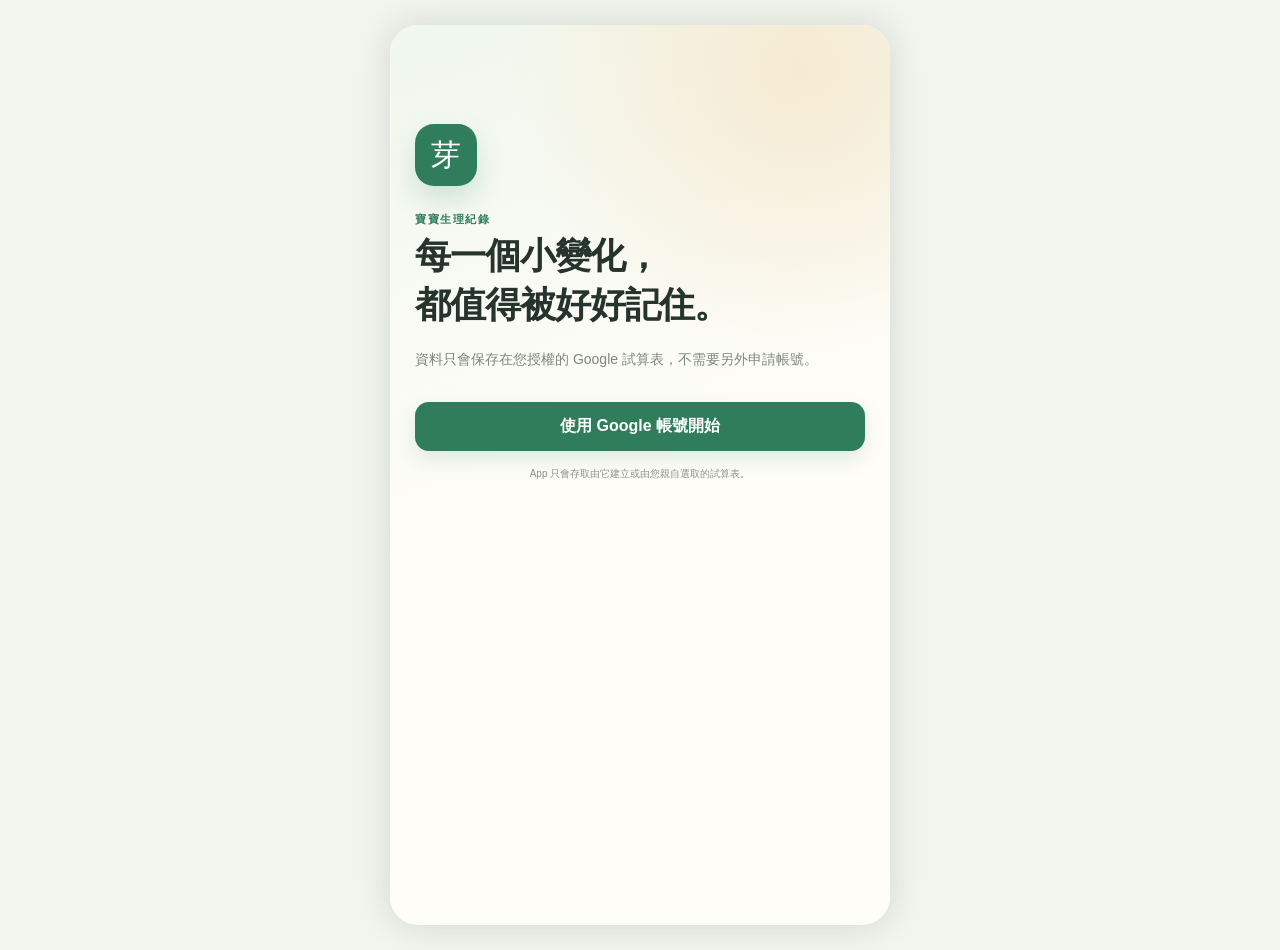
==== preview/index.html @ a4dd779b "Load iPhone-safe preview runtime" ====
<!doctype html>
<html lang="zh-Hant">
<head>
  <meta charset="UTF-8">
  <meta name="viewport" content="width=device-width,initial-scale=1,viewport-fit=cover">
  <meta name="theme-color" content="#2f7d5a">
  <meta name="description" content="喝奶、排泄、睡眠與健康紀錄，資料保存在自己的 Google 試算表。">
  <meta name="apple-mobile-web-app-capable" content="yes">
  <meta name="apple-mobile-web-app-status-bar-style" content="default">
  <meta name="apple-mobile-web-app-title" content="寶寶紀錄">
  <title>寶寶生理紀錄</title>
  <link rel="manifest" href="./manifest.webmanifest">
  <link rel="apple-touch-icon" href="../app-icon-192.png">
  <link rel="stylesheet" href="./style.css">
  <link rel="stylesheet" href="./preview-v2.css">
  <script src="https://accounts.google.com/gsi/client" async defer></script>
  <script src="https://apis.google.com/js/api.js" async defer></script>
  <script src="./app-v4.js" defer></script>
</head>
<body>
  <main class="app-shell">
    <section id="welcome" class="welcome">
      <div class="brand">芽</div>
      <p class="eyebrow">寶寶生理紀錄</p>
      <h1>每一個小變化，<br>都值得被好好記住。</h1>
      <p class="lead">資料只會保存在您授權的 Google 試算表，不需要另外申請帳號。</p>
      <button id="googleLogin" class="primary">使用 Google 帳號開始</button>
      <p class="privacy-note">App 只會存取由它建立或由您親自選取的試算表。</p>
    </section>

    <section id="databaseSetup" class="setup" hidden>
      <button class="back-link" id="setupSignOut">← 更換 Google 帳號</button>
      <p class="eyebrow">第一次設定</p>
      <h1>要從哪裡開始？</h1>
      <p class="lead" id="accountLabel"></p>
      <button id="createChoice" class="choice-card"><span>＋</span><div><strong>建立新的寶寶資料庫</strong><small>自動在您的 Google Drive 建立試算表</small></div></button>
      <button id="joinChoice" class="choice-card"><span>♡</span><div><strong>加入家人的資料庫</strong><small>選擇家人已分享給您的試算表</small></div></button>
      <div id="existingSection" hidden><h2>或選擇之前使用的資料庫</h2><div id="databaseList"></div></div>
    </section>

    <section id="app" hidden>
      <header class="topbar"><div><p class="eyebrow">寶寶生理紀錄</p><h1 id="greeting">您好，寶寶</h1></div><button id="profileButton" class="avatar">寶</button></header>
      <div class="connection"><span id="connectionDot"></span><span id="connectionText">Google Sheets 已同步</span><button id="reconnect" hidden>重新連接</button></div>

      <section id="homeScreen" class="screen active">
        <section class="summary-card"><div class="summary-head"><div><small>今日摘要</small><strong id="todayLabel">—</strong></div><b id="recordCount">0 筆紀錄</b></div><div class="milk-summary"><div><small>母奶</small><strong id="breastTotal">0 cc</strong></div><span>＋</span><div><small>配方奶</small><strong id="formulaTotal">0 cc</strong></div></div><div class="milk-target"><span>今日最低建議奶量</span><strong id="milkTarget">尚無體重紀錄</strong></div></section>
        <section id="sleepCard" class="sleep-card"><span class="sleep-icon">☾</span><div><small id="sleepStatus">目前醒著</small><strong id="sleepTimer">00:00:00</strong><p id="sleepHint">點一下開始計時</p></div><button id="sleepButton">開始睡覺</button></section>
        <div class="section-title"><div><small>今天</small><h2>睡眠與排泄</h2></div></div>
        <section class="today-grid">
          <article><span class="lavender">☾</span><small>總睡眠</small><strong id="todaySleepTotal">0 小時</strong></article>
          <article><span class="lavender">↔</span><small>最長連續</small><strong id="longestSleep">0 小時</strong></article>
          <article><span class="yellow">☀</span><small>白天 05–17</small><strong id="daySleep">0 小時</strong></article>
          <article><span class="blue">☽</span><small>晚上 17–07</small><strong id="nightSleep">0 小時</strong></article>
          <article><span class="blue">◜</span><small>小便</small><strong id="peeCount">0 次</strong><em id="peeGoal">目標 6 包量多</em></article>
          <article><span class="gold">♨</span><small>大便</small><strong id="poopCount">0 次</strong></article>
        </section>
        <div class="section-title recent"><div><small>今日動態</small><h2>最近紀錄</h2></div><button id="showAll" class="text-button">查看全部</button></div>
        <div id="recentRecords" class="records"></div>
      </section>

      <section id="historyScreen" class="screen"><div class="page-heading"><p class="eyebrow">完整紀錄</p><h2>寶寶的每日足跡</h2><small>依照時間排列，回診時也能快速查看。</small></div><div id="filters" class="filters"></div><div id="historyRecords"></div></section>

      <section id="statsScreen" class="screen">
        <div class="page-heading"><p class="eyebrow">統計數據</p><h2>看見每天的變化</h2><small>數據直接取自目前連接的 Google 試算表。</small></div>
        <section class="stats-section">
          <div class="stats-heading"><div><span class="peach">◒</span><div><small>餵奶</small><h3>每日奶量</h3></div></div><div class="period-switch" id="feedingPeriod"><button data-days="7" class="active">7天</button><button data-days="30">30天</button><button data-days="custom">自訂</button></div></div>
          <div id="feedingCustom" class="custom-range" hidden><label>開始<input id="feedingStart" type="date"></label><label>結束<input id="feedingEnd" type="date"></label><button id="applyFeedingRange">套用</button></div>
          <div class="metric-row"><div><small>7 天平均</small><strong id="milkAvg7">0 cc</strong></div><div><small>30 天平均</small><strong id="milkAvg30">0 cc</strong></div></div>
          <div id="feedingChart" class="bar-chart" aria-label="每日餵奶量長條圖"></div>
          <div class="chart-legend"><span><i class="breast-dot"></i>母奶</span><span><i class="formula-dot"></i>配方奶</span></div>
        </section>
        <section class="stats-section">
          <div class="stats-heading"><div><span class="lavender">☾</span><div><small>睡眠</small><h3>睡眠趨勢</h3></div></div></div>
          <div class="metric-row"><div><small>7 天平均每日</small><strong id="sleepAvg">0 小時</strong></div><div><small>今日總睡眠</small><strong id="sleepTodayStat">0 小時</strong></div></div>
          <h4>近 7 天每日總睡眠</h4><div id="sleepChart" class="bar-chart sleep-bars" aria-label="每日總睡眠長條圖"></div>
          <h4>近 7 天・24 小時睡眠分布</h4><div id="sleepDistribution" class="sleep-distribution"></div><div class="distribution-axis"><span>0</span><span>6</span><span>12</span><span>18</span><span>24時</span></div>
        </section>
      </section>

      <section id="settingsScreen" class="screen">
        <div class="page-heading"><p class="eyebrow">家庭設定</p><h2 id="databaseTitle">寶寶資料庫</h2><small>邀請家人後，大家會共同更新同一份試算表。</small></div>
        <label class="field"><span>家人的 Gmail</span><input id="familyEmail" type="email" placeholder="name@gmail.com"></label>
        <button id="inviteFamily" class="primary">邀請家人共同編輯</button>
        <div class="settings-card"><strong>資料庫管理</strong><button id="openSheet">在 Google Sheets 開啟</button><button id="switchDatabase">切換／加入其他資料庫</button><button id="signOut" class="danger">登出 Google</button></div>
        <div class="install-guide"><strong>安裝到 iPhone 主畫面</strong><p>用 Safari 開啟網站 → 分享 → 加入主畫面。</p></div>
      </section>

      <nav class="bottom-nav"><button data-tab="home" class="active"><span>⌂</span>首頁</button><button data-tab="history"><span>≣</span>紀錄</button><button id="quickAdd" class="quick-add" aria-label="新增紀錄">＋</button><button data-tab="stats"><span>▥</span>統計</button><button data-tab="settings"><span>⚙</span>設定</button></nav>
    </section>
  </main>

  <div id="createModal" class="modal" hidden><section class="dialog"><button class="dialog-close" data-close="createModal">×</button><p class="eyebrow">建立資料庫</p><h2>寶寶怎麼稱呼？</h2><label class="field"><span>寶寶稱呼</span><input id="newBabyName" placeholder="例如：小芽"></label><button id="createDatabase" class="primary">建立並開始使用</button></section></div>
  <div id="quickModal" class="modal sheet-modal" hidden><section class="quick-sheet"><div class="handle"></div><header><div><p class="eyebrow">新增紀錄</p><h2>寶寶現在怎麼了？</h2></div><button data-close="quickModal">完成</button></header><div id="quickActionGrid" class="quick-action-grid"></div></section></div>
  <div id="recordModal" class="modal sheet-modal" hidden><section class="record-sheet"><div class="handle"></div><header><button data-close="recordModal">取消</button><h2 id="recordTitle">新增紀錄</h2><button id="saveRecordTop">儲存</button></header><div class="date-row"><label>日期<input id="recordDate" type="date"></label><label>時間<input id="recordTime" type="time"></label></div><div id="recordFields"></div><label class="field"><span>備註（選填）</span><input id="recordNote" placeholder="例如：今天喝奶速度較慢"></label><button id="saveRecord" class="primary">儲存這筆紀錄</button></section></div>
  <div id="busy" class="busy" hidden><span></span><p>正在準備您的資料…</p></div>
  <div id="toast" class="toast"></div>
</body>
</html>
---- preview/style.css ----
:root{color-scheme:light;--green:#2f7d5a;--green2:#246747;--ink:#27342d;--muted:#7d877f;--paper:#fffdf8;--line:#e5e9e2}*{box-sizing:border-box}html,body{margin:0;min-height:100%;background:#f2f4ee;color:var(--ink);font-family:-apple-system,BlinkMacSystemFont,"Noto Sans TC",sans-serif;-webkit-tap-highlight-color:transparent}button,input{font:inherit;color:inherit}.app-shell{width:min(100%,500px);min-height:100vh;margin:auto;background:var(--paper);box-shadow:0 0 35px #1e372824}.eyebrow{margin:0 0 5px;color:var(--green);font-size:11px;font-weight:800;letter-spacing:.14em}.primary{width:100%;padding:14px 16px;border:0;border-radius:14px;background:var(--green);color:white;font-weight:800;box-shadow:0 8px 20px #2f7d5a25}.primary:disabled{opacity:.5}.welcome,.setup{min-height:100vh;padding:11vh 25px 40px;background:radial-gradient(circle at 82% 5%,#f6ead1,transparent 31%),linear-gradient(160deg,#f0f7ed,#fffdf8 52%)}.brand{display:grid;place-items:center;width:62px;height:62px;margin-bottom:26px;border-radius:19px;background:var(--green);color:white;font:30px Georgia,serif;box-shadow:0 13px 28px #2f7d5a30}.welcome h1,.setup h1{margin:0;font:700 36px/1.35 Georgia,"Noto Serif TC",serif;letter-spacing:-.03em}.lead{margin:18px 0 30px;color:var(--muted);font-size:14px;line-height:1.75}.privacy-note{margin:15px 12px;text-align:center;color:#8a938b;font-size:10px;line-height:1.55}.back-link{margin-bottom:42px;padding:0;border:0;background:none;color:var(--green);font-size:12px}.choice-card{display:flex;align-items:center;gap:14px;width:100%;margin:12px 0;padding:17px;border:1px solid var(--line);border-radius:18px;background:white;text-align:left;box-shadow:0 7px 19px #3f51440c}.choice-card>span{display:grid;place-items:center;flex:0 0 46px;height:46px;border-radius:14px;background:#e8f3e9;color:var(--green);font-size:23px}.choice-card div{display:grid;gap:5px}.choice-card strong{font-size:14px}.choice-card small{color:var(--muted);font-size:10px;line-height:1.4}#existingSection{margin-top:27px}#existingSection h2{font-size:12px}.database-option{width:100%;margin:6px 0;padding:12px;border:1px solid var(--line);border-radius:12px;background:#fff;text-align:left;font-size:12px}.topbar{display:flex;align-items:center;justify-content:space-between;padding:21px 20px 14px;background:linear-gradient(135deg,#eef5e9,#f8f2e4)}.topbar h1{margin:0;font:700 23px Georgia,"Noto Serif TC",serif}.avatar{width:44px;height:44px;border:0;border-radius:50%;background:var(--green);color:white;font-weight:800}.connection{height:35px;display:flex;align-items:center;gap:7px;padding:0 20px;border-bottom:1px solid #edf0e9;color:#717b73;font-size:10px}.connection>span:first-child{width:7px;height:7px;border-radius:50%;background:#45a275}.connection.syncing>span:first-child{background:#c4aa72;animation:pulse 1s infinite alternate}.connection.offline>span:first-child{background:#d16b64}.connection button{margin-left:auto;border:0;background:none;color:var(--green);font-size:10px;font-weight:800}@keyframes pulse{to{opacity:.25}}.screen{display:none;padding:17px 18px 104px}.screen.active{display:block}.summary-card{padding:18px;border-radius:21px;color:white;background:linear-gradient(145deg,#2f805b,#276f51);box-shadow:0 13px 30px #28694d2c}.summary-head{display:flex;justify-content:space-between;align-items:flex-start;padding-bottom:14px;border-bottom:1px solid #ffffff26}.summary-head div{display:grid;gap:3px}.summary-head small{font-size:10px;opacity:.75}.summary-head strong{font-family:Georgia,"Noto Serif TC",serif}.summary-head b{padding:6px 9px;border:1px solid #ffffff30;border-radius:99px;font-size:10px}.summary-stats{display:grid;grid-template-columns:repeat(3,1fr);padding-top:15px}.summary-stats>div{display:grid;grid-template-columns:29px 1fr;align-items:center}.summary-stats>div+div{padding-left:8px;border-left:1px solid #ffffff20}.summary-stats span{grid-row:1/3;font-size:17px}.summary-stats small{font-size:9px;opacity:.7}.summary-stats strong{font-size:14px}.sleep-card{display:grid;grid-template-columns:43px 1fr auto;align-items:center;gap:10px;margin:15px 0 24px;padding:13px;border:1px solid #e7e3f3;border-radius:18px;background:#faf8ff}.sleep-icon{display:grid;place-items:center;width:40px;height:40px;border-radius:12px;background:#ece8f8;color:#8475af;font-size:23px}.sleep-card div{display:grid;gap:1px}.sleep-card small,.sleep-card p{margin:0;color:var(--muted);font-size:9px}.sleep-card strong{font-size:17px;font-variant-numeric:tabular-nums}.sleep-card button{padding:9px;border:0;border-radius:11px;background:#7668ae;color:#fff;font-size:10px;font-weight:800}.sleep-card button.wake{background:#df796b}.section-title{display:flex;align-items:end;justify-content:space-between;margin:0 2px 12px}.section-title small{color:var(--green);font-size:10px;font-weight:800;letter-spacing:.1em}.section-title h2,.page-heading h2{margin:2px 0 0;font:700 20px Georgia,"Noto Serif TC",serif}.action-grid{display:grid;grid-template-columns:repeat(4,1fr);gap:8px}.action-card{display:flex;flex-direction:column;align-items:center;gap:4px;padding:10px 3px 8px;border:1px solid #edf0e9;border-radius:15px;background:#fff}.action-card>span{display:grid;place-items:center;width:36px;height:36px;border-radius:12px;font:20px Georgia,serif}.action-card strong{font-size:11px}.action-card small{color:#9da59e;font-size:8px}.peach{background:#fceae1;color:#d97755}.blue{background:#e6f0f5;color:#638fa9}.gold{background:#fbf1d8;color:#bf8a21}.lavender{background:#eeeaf7;color:#8b7ab4}.rose{background:#f9e8e8;color:#cd7075}.yellow{background:#fbf2cf;color:#b88a13}.mint{background:#e2f2e7;color:#478a63}.sage{background:#ebf0e3;color:#718757}.recent{margin-top:25px}.text-button{border:0;background:none;color:var(--green);font-size:10px;font-weight:800}.records{overflow:hidden;border:1px solid #edf0e9;border-radius:17px;background:#fff}.record-row{min-height:62px;display:grid;grid-template-columns:38px 35px 1fr 25px;align-items:center;gap:6px;padding:9px}.record-row+.record-row{border-top:1px solid #eff1ec}.record-row time{color:#89918a;font-size:10px}.record-icon{display:grid;place-items:center;width:32px;height:32px;border-radius:10px;font-size:17px}.record-main{min-width:0;padding:5px 0;border:0;background:none;text-align:left}.record-main strong{font-size:12px}.record-main p{overflow:hidden;margin:2px 0 0;color:#858d86;font-size:10px;white-space:nowrap;text-overflow:ellipsis}.delete-record{border:0;background:none;color:#b7beb8;font-size:19px}.empty{padding:23px;text-align:center;color:#959e96;font-size:11px}.page-heading{padding:4px 2px 16px}.page-heading h2{font-size:24px}.page-heading small{color:var(--muted);font-size:11px}.filters{display:flex;gap:6px;overflow:auto;padding-bottom:14px}.filters button{padding:7px 12px;border:1px solid #e4e8e1;border-radius:99px;background:#fff;font-size:10px;white-space:nowrap}.filters button.active{border-color:var(--green);background:var(--green);color:#fff}.history-group{margin-bottom:15px}.history-group h3{margin:0;padding:8px 3px;font-size:11px}.field{display:block;margin:10px 0 18px;font-size:11px;font-weight:800}.field>span{display:block;margin-bottom:7px}.field input{width:100%;padding:13px;border:1px solid #dfe4dd;border-radius:12px;background:#fff;outline:none}.settings-card{display:grid;gap:9px;margin-top:24px;padding:15px;border:1px solid var(--line);border-radius:17px;background:#fff}.settings-card button{padding:11px;border:1px solid #dce3dc;border-radius:11px;background:#fff;font-size:11px;font-weight:700}.settings-card .danger{color:#b95650}.install-guide{margin-top:18px;padding:15px;border-radius:15px;background:#eff4ec}.install-guide strong{font-size:12px}.install-guide p{margin:5px 0 0;color:var(--muted);font-size:10px}.bottom-nav{position:fixed;right:0;bottom:0;left:0;z-index:20;width:min(100%,500px);height:82px;margin:auto;display:grid;grid-template-columns:repeat(5,1fr);align-items:center;padding:7px 8px max(13px,env(safe-area-inset-bottom));border-top:1px solid #e7eae4;background:#fffefaf2;backdrop-filter:blur(14px)}.bottom-nav button{display:flex;flex-direction:column;align-items:center;gap:3px;border:0;background:none;color:#9aa29b;font-size:8px;font-weight:750}.bottom-nav button>span{font-size:19px}.bottom-nav button.active{color:var(--green)}.bottom-nav .quick-add{justify-self:center;width:50px;height:50px;margin-top:-29px;border:5px solid var(--paper);border-radius:50%;background:var(--green);color:white;font-size:25px;display:grid;place-items:center;box-shadow:0 7px 17px #2f7d5a40}.modal[hidden],.busy[hidden]{display:none}.modal{position:fixed;inset:0;z-index:50;display:grid;place-items:center;padding:22px;background:#16281e66;backdrop-filter:blur(2px)}.dialog{position:relative;width:min(100%,420px);padding:25px;border-radius:22px;background:var(--paper)}.dialog h2{margin:0 0 20px;font:700 23px Georgia,"Noto Serif TC",serif}.dialog-close{position:absolute;top:12px;right:12px;width:34px;height:34px;border:0;border-radius:50%;background:#edf0ea;color:#718078;font-size:20px}.sheet-modal{place-items:end center;padding:0}.record-sheet{width:min(100%,500px);max-height:91vh;overflow:auto;padding:8px 18px max(28px,env(safe-area-inset-bottom));border-radius:27px 27px 0 0;background:var(--paper)}.handle{width:36px;height:4px;margin:0 auto 9px;border-radius:5px;background:#d9ddd6}.record-sheet header{display:grid;grid-template-columns:55px 1fr 55px;align-items:center;padding-bottom:13px;border-bottom:1px solid #eaede7}.record-sheet header button{border:0;background:none;color:#858e86;font-size:11px}.record-sheet header button:last-child{color:var(--green);font-weight:800}.record-sheet h2{margin:0;text-align:center;font:700 18px Georgia,"Noto Serif TC",serif}.date-row{display:grid;grid-template-columns:1fr 1fr;gap:12px;padding:15px 0}.date-row label{color:#8b938c;font-size:9px}.date-row input{display:block;width:100%;padding:7px 0;border:0;border-bottom:1px solid #dfe3dd;background:none;font-size:13px}.big-field{display:block;margin:6px 0 18px}.big-field>span,.choice-field legend{display:block;margin-bottom:8px;font-size:10px;font-weight:800}.big-field>div{display:flex;align-items:center;padding:0 11px;border:1px solid #e0e5de;border-radius:13px;background:#fff}.big-field input{width:100%;padding:12px 0;border:0;background:none;outline:none}.big-field b{color:#89928a;font-size:10px}.choice-field{margin:5px 0 19px;padding:0 0 17px;border:0;border-bottom:1px solid #e7eae4}.choice-row{display:flex;gap:7px;overflow:auto}.choice-row button{min-width:55px;padding:9px 7px;border:1px solid #e5e9e2;border-radius:12px;background:#fff;font-size:10px}.choice-row button.selected{border:2px solid var(--green);background:#edf6f0;color:var(--green)}.busy{position:fixed;inset:0;z-index:90;display:grid;place-content:center;place-items:center;background:#fffdf8e8}.busy span{width:38px;height:38px;border:4px solid #dce8de;border-top-color:var(--green);border-radius:50%;animation:spin .8s linear infinite}.busy p{font-size:11px}@keyframes spin{to{transform:rotate(360deg)}}.toast{position:fixed;right:20px;bottom:94px;left:20px;z-index:100;max-width:460px;margin:auto;padding:12px;border-radius:13px;background:#21392c;color:#fff;text-align:center;font-size:10px;opacity:0;transform:translateY(8px);pointer-events:none;transition:.2s}.toast.show{opacity:1;transform:none}@media(min-width:520px){.app-shell{margin:25px auto;border-radius:28px;overflow:hidden}.bottom-nav{bottom:25px;border-radius:0 0 28px 28px}.welcome,.setup{min-height:880px}}@media(prefers-reduced-motion:reduce){*{animation:none!important;scroll-behavior:auto!important}}
---- preview/preview-v2.css ----
.milk-summary {
  display: grid;
  grid-template-columns: 1fr auto 1fr;
  align-items: center;
  gap: 12px;
  padding: 16px 2px 12px;
}
.milk-summary > div { display: grid; gap: 3px; }
.milk-summary > div:last-child { text-align: right; }
.milk-summary small { font-size: 9px; opacity: .7; }
.milk-summary strong { font-size: 20px; }
.milk-summary > span { opacity: .45; }
.milk-target {
  display: flex;
  justify-content: space-between;
  align-items: center;
  padding: 10px 12px;
  border-radius: 12px;
  background: #ffffff16;
  font-size: 10px;
}
.milk-target strong { font-size: 11px; }
.today-grid { display: grid; grid-template-columns: repeat(2, 1fr); gap: 9px; }
.today-grid article {
  display: grid;
  grid-template-columns: 39px 1fr;
  align-items: center;
  min-height: 70px;
  padding: 11px;
  border: 1px solid #e9ece6;
  border-radius: 16px;
  background: #fff;
}
.today-grid article > span {
  display: grid;
  grid-row: 1 / 4;
  place-items: center;
  width: 34px;
  height: 34px;
  border-radius: 11px;
  font-size: 17px;
}
.today-grid small { color: var(--muted); font-size: 9px; }
.today-grid strong { font-size: 13px; }
.today-grid em { color: #7c8b81; font-size: 8px; font-style: normal; }
.quick-sheet {
  width: min(100%, 500px);
  padding: 8px 18px max(30px, env(safe-area-inset-bottom));
  border-radius: 27px 27px 0 0;
  background: var(--paper);
}
.quick-sheet header { display: flex; align-items: center; justify-content: space-between; padding: 8px 2px 15px; }
.quick-sheet h2 { margin: 0; font: 700 21px Georgia, "Noto Serif TC", serif; }
.quick-sheet header button { border: 0; background: none; color: var(--green); font-size: 11px; font-weight: 800; }
.quick-action-grid { display: grid; grid-template-columns: repeat(4, 1fr); gap: 8px; padding-bottom: 8px; }
.stats-section { margin-bottom: 18px; padding: 15px; border: 1px solid #e8ece5; border-radius: 19px; background: #fff; }
.stats-heading, .stats-heading > div { display: flex; align-items: center; justify-content: space-between; gap: 10px; }
.stats-heading > div > span { display: grid; place-items: center; width: 38px; height: 38px; border-radius: 12px; }
.stats-heading small { color: var(--muted); font-size: 9px; }
.stats-heading h3 { margin: 1px 0 0; font: 700 17px Georgia, "Noto Serif TC", serif; }
.stats-section h4 { margin: 18px 0 8px; font-size: 10px; }
.period-switch { display: flex; padding: 3px; border-radius: 10px; background: #f1f3ef; }
.period-switch button { padding: 6px 8px; border: 0; border-radius: 8px; background: none; color: #7d877f; font-size: 9px; }
.period-switch button.active { background: #fff; color: var(--green); box-shadow: 0 2px 8px #34473915; }
.custom-range { display: grid; grid-template-columns: 1fr 1fr auto; gap: 7px; align-items: end; margin-top: 12px; }
.custom-range[hidden] { display: none; }
.custom-range label { color: var(--muted); font-size: 8px; }
.custom-range input { display: block; width: 100%; margin-top: 4px; padding: 7px 5px; border: 1px solid #e0e5de; border-radius: 8px; background: #fff; font-size: 9px; }
.custom-range button { height: 32px; padding: 0 9px; border: 0; border-radius: 8px; background: var(--green); color: #fff; font-size: 9px; }
.metric-row { display: grid; grid-template-columns: 1fr 1fr; gap: 8px; margin: 13px 0; }
.metric-row > div { display: grid; gap: 4px; padding: 10px 12px; border-radius: 12px; background: #f6f7f3; }
.metric-row small { color: var(--muted); font-size: 8px; }
.metric-row strong { font-size: 14px; }
.bar-chart { display: flex; align-items: end; gap: 5px; height: 132px; overflow-x: auto; padding: 10px 3px 0; border-bottom: 1px solid #e4e8e1; }
.bar-chart.wide { justify-content: flex-start; }
.chart-column { display: flex; flex: 1 0 24px; flex-direction: column; justify-content: end; align-items: stretch; height: 100%; min-width: 24px; }
.bar-stack, .single-bar { display: flex; flex-direction: column; justify-content: end; overflow: hidden; width: 70%; min-height: 2px; margin: auto; border-radius: 7px 7px 2px 2px; background: #edf0eb; }
.bar-stack i { display: block; width: 100%; min-height: 0; }
.bar-breast { background: #d67c59; }
.bar-formula { background: #efb784; }
.chart-column small { height: 20px; padding-top: 5px; color: #8b938d; text-align: center; font-size: 7px; }
.single-bar.sleep { background: linear-gradient(#9b8bc7, #7465a6); }
.chart-legend { display: flex; justify-content: center; gap: 18px; padding-top: 10px; color: var(--muted); font-size: 8px; }
.chart-legend i { display: inline-block; width: 7px; height: 7px; margin-right: 4px; border-radius: 50%; }
.breast-dot { background: #d67c59; }
.formula-dot { background: #efb784; }
.sleep-distribution { display: grid; grid-template-columns: repeat(24, 1fr); gap: 2px; height: 42px; }
.sleep-distribution span { border-radius: 4px; background: rgba(118, 104, 174, calc(.08 + var(--sleep-ratio) * .92)); }
.distribution-axis { display: flex; justify-content: space-between; margin-top: 5px; color: #959e96; font-size: 7px; }
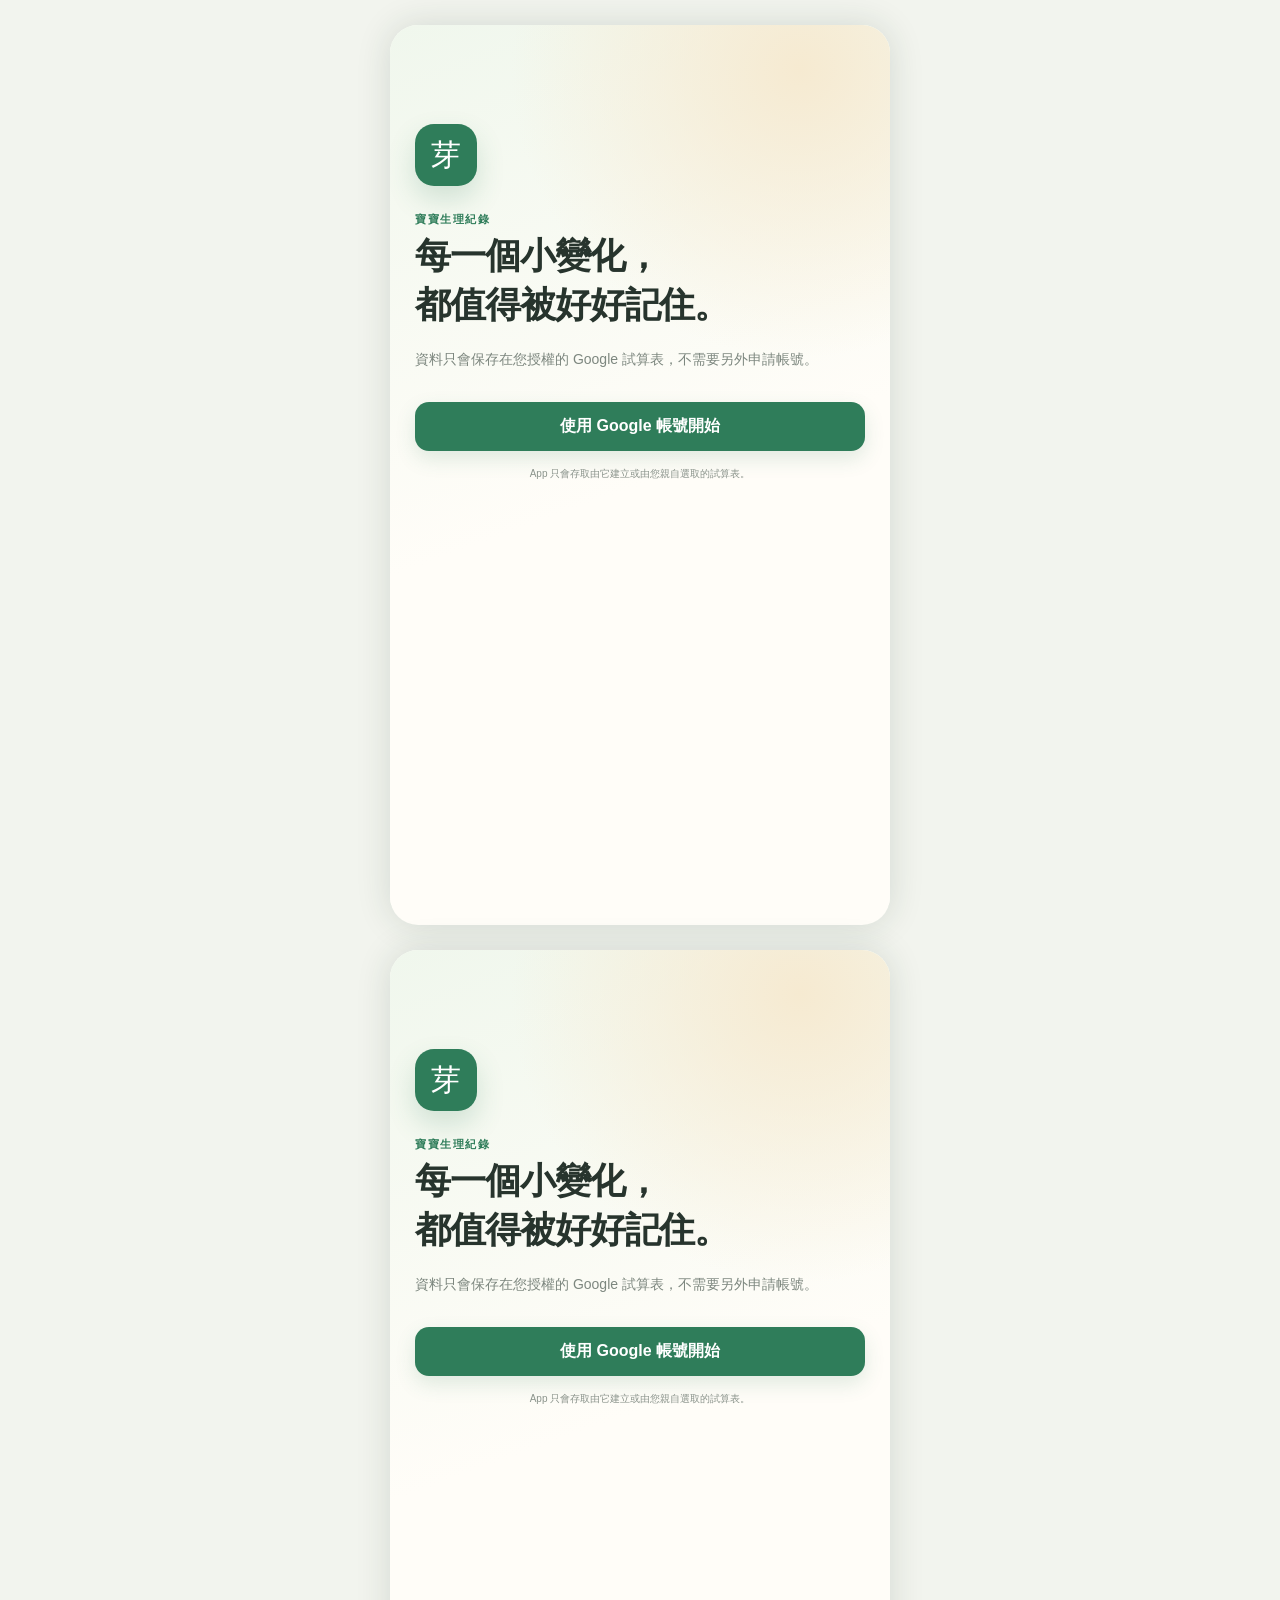
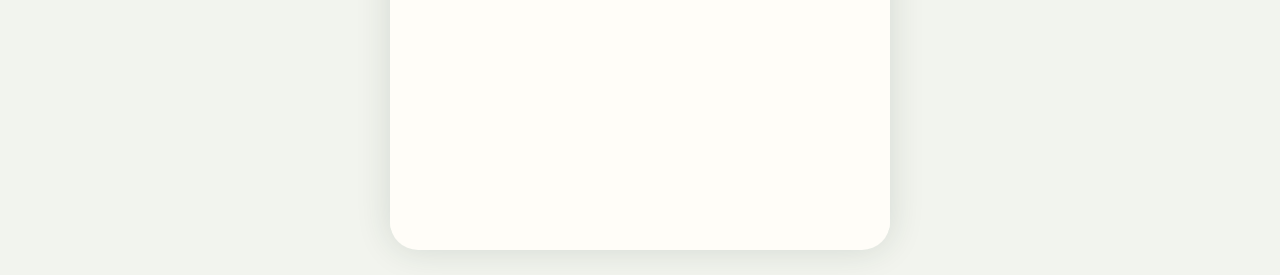
==== commit ab35153a: "Preview v13: enable sleep session editing Added new styles and scripts for preview version 2." ====
--- a/preview/index.html
+++ b/preview/index.html
@@ -12,10 +12,11 @@
   <link rel="manifest" href="./manifest.webmanifest">
   <link rel="apple-touch-icon" href="../app-icon-192.png">
   <link rel="stylesheet" href="./style.css">
-  <link rel="stylesheet" href="./preview-v2.css">
+  <link rel="stylesheet" href="./preview-v2.css?v=13">
   <script src="https://accounts.google.com/gsi/client" async defer></script>
   <script src="https://apis.google.com/js/api.js" async defer></script>
-  <script src="./app-v4.js" defer></script>
+  <script src="./app-v4.js?v=13" defer></script>
+  <script src="./preview-dashboard-patch.js?v=13" defer></script>
 </head>
 <body>
   <main class="app-shell">
@@ -43,10 +44,115 @@
       <div class="connection"><span id="connectionDot"></span><span id="connectionText">Google Sheets 已同步</span><button id="reconnect" hidden>重新連接</button></div>
 
       <section id="homeScreen" class="screen active">
-        <section class="summary-card"><div class="summary-head"><div><small>今日摘要</small><strong id="todayLabel">—</strong></div><b id="recordCount">0 筆紀錄</b></div><div class="milk-summary"><div><small>母奶</small><strong id="breastTotal">0 cc</strong></div><span>＋</span><div><small>配方奶</small><strong id="formulaTotal">0 cc</strong></div></div><div class="milk-target"><span>今日最低建議奶量</span><strong id="milkTarget">尚無體重紀錄</strong></div></section>
+        <section class="summary-card"><div class="summary-head"><strong id="todayLabel">—</strong><b id="recordCount">0 筆紀錄</b></div></section>
         <section id="sleepCard" class="sleep-card"><span class="sleep-icon">☾</span><div><small id="sleepStatus">目前醒著</small><strong id="sleepTimer">00:00:00</strong><p id="sleepHint">點一下開始計時</p></div><button id="sleepButton">開始睡覺</button></section>
-        <div class="section-title"><div><small>今天</small><h2>睡眠與排泄</h2></div></div>
+        <div class="section-title"><div><small>今天</small><h2>今日摘要</h2></div></div>
         <section class="today-grid">
+          <article class="milk-total-card"><span class="peach">◒</span><small>喝奶總量</small><strong id="milkTotal">0 cc</strong><em class="milk-breakdown">母奶 <b id="breastTotal">0 cc</b><i>・</i>配方奶 <b id="formulaTotal">0 cc</b></em></article>
+          <article><span class="mint">↗</span><small>體重</small><strong id="weightValue">尚無紀錄</strong></article>
+          <article><span class="sage">◎</span><small>今日最低建議奶量</small><strong id="milkTarget">尚無體重紀錄</strong></article>
+          <article><span class="lavender">☾</span><small>總睡眠</small><strong id="todaySleepTotal">0 小時</strong></article>
+          <article><span class="lavender">↔</span><small>最長連續</small><strong id="longestSleep">0 小時</strong></article>
+          <article><span class="yellow">☀</span><small>白天 05–17</small><strong id="daySleep">0 小時</strong></article>
+          <article><span class="blue">☽</span><small>晚上 17–07</small><strong id="nightSleep">0 小時</strong></article>
+          <article><span class="blue">◜</span><small>小便</small><strong id="peeCount">0 次</strong><em id="peeGoal">目標 6 包量多</em></article>
+          <article><span class="gold">♨</span><small>大便</small><strong id="poopCount">0 次</strong></article>
+        </section>
+        <div class="section-title recent"><div><small>今日動態</small><h2>最近紀錄</h2></div><button id="showAll" class="text-button">查看全部</button></div>
+        <div id="recentRecords" class="records"></div>
+      </section>
+
+      <section id="historyScreen" class="screen"><div class="page-heading"><p class="eyebrow">完整紀錄</p><h2>寶寶的每日足跡</h2><small>依照時間排列，回診時也能快速查看。</small></div><div id="filters" class="filters"></div><div id="historyRecords"></div></section>
+
+      <section id="statsScreen" class="screen">
+        <div class="page-heading"><p class="eyebrow">統計數據</p><h2>看見每天的變化</h2><small>數據直接取自目前連接的 Google 試算表。</small></div>
+        <section class="stats-section">
+          <div class="stats-heading"><div><span class="peach">◒</span><div><small>餵奶</small><h3>每日奶量</h3></div></div><div class="period-switch" id="feedingPeriod"><button data-days="7" class="active">7天</button><button data-days="30">30天</button><button data-days="custom">自訂</button></div></div>
+          <div id="feedingCustom" class="custom-range" hidden><label>開始<input id="feedingStart" type="date"></label><label>結束<input id="feedingEnd" type="date"></label><button id="applyFeedingRange">套用</button></div>
+          <div class="metric-row"><div><small>7 天平均</small><strong id="milkAvg7">0 cc</strong></div><div><small>30 天平均</small><strong id="milkAvg30">0 cc</strong></div></div>
+          <div id="feedingChart" class="bar-chart" aria-label="每日餵奶量長條圖"></div>
+          <div class="chart-legend"><span><i class="breast-dot"></i>母奶</span><span><i class="formula-dot"></i>配方奶</span></div>
+        </section>
+        <section class="stats-section">
+          <div class="stats-heading"><div><span class="lavender">☾</span><div><small>睡眠</small><h3>睡眠趨勢</h3></div></div></div>
+          <div class="metric-row"><div><small>7 天平均每日</small><strong id="sleepAvg">0 小時</strong></div><div><small>今日總睡眠</small><strong id="sleepTodayStat">0 小時</strong></div></div>
+          <h4>近 7 天每日總睡眠</h4><div id="sleepChart" class="bar-chart sleep-bars" aria-label="每日總睡眠長條圖"></div>
+          <h4>近 7 天・24 小時睡眠分布</h4><div id="sleepDistribution" class="sleep-distribution"></div><div class="distribution-axis"><span>0</span><span>6</span><span>12</span><span>18</span><span>24時</span></div>
+        </section>
+      </section>
+
+      <section id="settingsScreen" class="screen">
+        <div class="page-heading"><p class="eyebrow">家庭設定</p><h2 id="databaseTitle">寶寶資料庫</h2><small>邀請家人後，大家會共同更新同一份試算表。</small></div>
+        <label class="field"><span>家人的 Gmail</span><input id="familyEmail" type="email" placeholder="name@gmail.com"></label>
+        <button id="inviteFamily" class="primary">邀請家人共同編輯</button>
+        <div class="settings-card"><strong>資料庫管理</strong><button id="openSheet">在 Google Sheets 開啟</button><button id="switchDatabase">切換／加入其他資料庫</button><button id="signOut" class="danger">登出 Google</button></div>
+        <div class="install-guide"><strong>安裝到 iPhone 主畫面</strong><p>用 Safari 開啟網站 → 分享 → 加入主畫面。</p></div>
+      </section>
+
+      <nav class="bottom-nav"><button data-tab="home" class="active"><span>⌂</span>首頁</button><button data-tab="history"><span>≣</span>紀錄</button><button id="quickAdd" class="quick-add" aria-label="新增紀錄">＋</button><button data-tab="stats"><span>▥</span>統計</button><button data-tab="settings"><span>⚙</span>設定</button></nav>
+    </section>
+  </main>
+
+  <div id="createModal" class="modal" hidden><section class="dialog"><button class="dialog-close" data-close="createModal">×</button><p class="eyebrow">建立資料庫</p><h2>寶寶怎麼稱呼？</h2><label class="field"><span>寶寶稱呼</span><input id="newBabyName" placeholder="例如：小芽"></label><button id="createDatabase" class="primary">建立並開始使用</button></section></div>
+  <div id="quickModal" class="modal sheet-modal" hidden><section class="quick-sheet"><div class="handle"></div><header><div><p class="eyebrow">新增紀錄</p><h2>寶寶現在怎麼了？</h2></div><button data-close="quickModal">完成</button></header><div id="quickActionGrid" class="quick-action-grid"></div></section></div>
+  <div id="recordModal" class="modal sheet-modal" hidden><section class="record-sheet"><div class="handle"></div><header><button data-close="recordModal">取消</button><h2 id="recordTitle">新增紀錄</h2><button id="saveRecordTop">儲存</button></header><div class="date-row"><label><span id="recordDateLabel">日期</span><input id="recordDate" type="date"></label><label><span id="recordTimeLabel">時間</span><input id="recordTime" type="time"></label></div><div id="recordFields"></div><label id="recordNoteField" class="field"><span>備註（選填）</span><input id="recordNote" placeholder="例如：今天喝奶速度較慢"></label><button id="saveRecord" class="primary">儲存這筆紀錄</button></section></div>
+  <div id="busy" class="busy" hidden><span></span><p>正在準備您的資料…</p></div>
+  <div id="toast" class="toast"></div>
+</body>
+</html>
+<!doctype html>
+<html lang="zh-Hant">
+<head>
+  <meta charset="UTF-8">
+  <meta name="viewport" content="width=device-width,initial-scale=1,viewport-fit=cover">
+  <meta name="theme-color" content="#2f7d5a">
+  <meta name="description" content="喝奶、排泄、睡眠與健康紀錄，資料保存在自己的 Google 試算表。">
+  <meta name="apple-mobile-web-app-capable" content="yes">
+  <meta name="apple-mobile-web-app-status-bar-style" content="default">
+  <meta name="apple-mobile-web-app-title" content="寶寶紀錄">
+  <title>寶寶生理紀錄</title>
+  <link rel="manifest" href="./manifest.webmanifest">
+  <link rel="apple-touch-icon" href="../app-icon-192.png">
+  <link rel="stylesheet" href="./style.css">
+  <link rel="stylesheet" href="./preview-v2.css?v=12">
+  <script src="https://accounts.google.com/gsi/client" async defer></script>
+  <script src="https://apis.google.com/js/api.js" async defer></script>
+  <script src="./app-v4.js?v=12" defer></script>
+  <script src="./preview-dashboard-patch.js?v=12" defer></script>
+</head>
+<body>
+  <main class="app-shell">
+    <section id="welcome" class="welcome">
+      <div class="brand">芽</div>
+      <p class="eyebrow">寶寶生理紀錄</p>
+      <h1>每一個小變化，<br>都值得被好好記住。</h1>
+      <p class="lead">資料只會保存在您授權的 Google 試算表，不需要另外申請帳號。</p>
+      <button id="googleLogin" class="primary">使用 Google 帳號開始</button>
+      <p class="privacy-note">App 只會存取由它建立或由您親自選取的試算表。</p>
+    </section>
+
+    <section id="databaseSetup" class="setup" hidden>
+      <button class="back-link" id="setupSignOut">← 更換 Google 帳號</button>
+      <p class="eyebrow">第一次設定</p>
+      <h1>要從哪裡開始？</h1>
+      <p class="lead" id="accountLabel"></p>
+      <button id="createChoice" class="choice-card"><span>＋</span><div><strong>建立新的寶寶資料庫</strong><small>自動在您的 Google Drive 建立試算表</small></div></button>
+      <button id="joinChoice" class="choice-card"><span>♡</span><div><strong>加入家人的資料庫</strong><small>選擇家人已分享給您的試算表</small></div></button>
+      <div id="existingSection" hidden><h2>或選擇之前使用的資料庫</h2><div id="databaseList"></div></div>
+    </section>
+
+    <section id="app" hidden>
+      <header class="topbar"><div><p class="eyebrow">寶寶生理紀錄</p><h1 id="greeting">您好，寶寶</h1></div><button id="profileButton" class="avatar">寶</button></header>
+      <div class="connection"><span id="connectionDot"></span><span id="connectionText">Google Sheets 已同步</span><button id="reconnect" hidden>重新連接</button></div>
+
+      <section id="homeScreen" class="screen active">
+        <section class="summary-card"><div class="summary-head"><strong id="todayLabel">—</strong><b id="recordCount">0 筆紀錄</b></div></section>
+        <section id="sleepCard" class="sleep-card"><span class="sleep-icon">☾</span><div><small id="sleepStatus">目前醒著</small><strong id="sleepTimer">00:00:00</strong><p id="sleepHint">點一下開始計時</p></div><button id="sleepButton">開始睡覺</button></section>
+        <div class="section-title"><div><small>今天</small><h2>今日摘要</h2></div></div>
+        <section class="today-grid">
+          <article class="milk-total-card"><span class="peach">◒</span><small>喝奶總量</small><strong id="milkTotal">0 cc</strong><em class="milk-breakdown">母奶 <b id="breastTotal">0 cc</b><i>・</i>配方奶 <b id="formulaTotal">0 cc</b></em></article>
+          <article><span class="mint">↗</span><small>體重</small><strong id="weightValue">尚無紀錄</strong></article>
+          <article><span class="sage">◎</span><small>今日最低建議奶量</small><strong id="milkTarget">尚無體重紀錄</strong></article>
           <article><span class="lavender">☾</span><small>總睡眠</small><strong id="todaySleepTotal">0 小時</strong></article>
           <article><span class="lavender">↔</span><small>最長連續</small><strong id="longestSleep">0 小時</strong></article>
           <article><span class="yellow">☀</span><small>白天 05–17</small><strong id="daySleep">0 小時</strong></article>
--- a/preview/preview-v2.css
+++ b/preview/preview-v2.css
@@ -1,25 +1,3 @@
-.milk-summary {
-  display: grid;
-  grid-template-columns: 1fr auto 1fr;
-  align-items: center;
-  gap: 12px;
-  padding: 16px 2px 12px;
-}
-.milk-summary > div { display: grid; gap: 3px; }
-.milk-summary > div:last-child { text-align: right; }
-.milk-summary small { font-size: 9px; opacity: .7; }
-.milk-summary strong { font-size: 20px; }
-.milk-summary > span { opacity: .45; }
-.milk-target {
-  display: flex;
-  justify-content: space-between;
-  align-items: center;
-  padding: 10px 12px;
-  border-radius: 12px;
-  background: #ffffff16;
-  font-size: 10px;
-}
-.milk-target strong { font-size: 11px; }
 .today-grid { display: grid; grid-template-columns: repeat(2, 1fr); gap: 9px; }
 .today-grid article {
   display: grid;
@@ -43,6 +21,10 @@
 .today-grid small { color: var(--muted); font-size: 9px; }
 .today-grid strong { font-size: 13px; }
 .today-grid em { color: #7c8b81; font-size: 8px; font-style: normal; }
+.today-grid .milk-total-card { grid-column: 1 / -1; }
+.milk-breakdown { display: flex; align-items: center; gap: 4px; }
+.milk-breakdown b { color: #695f58; font-size: 9px; }
+.milk-breakdown i { color: #c5bcb4; font-style: normal; }
 .quick-sheet {
   width: min(100%, 500px);
   padding: 8px 18px max(30px, env(safe-area-inset-bottom));
@@ -53,6 +35,21 @@
 .quick-sheet h2 { margin: 0; font: 700 21px Georgia, "Noto Serif TC", serif; }
 .quick-sheet header button { border: 0; background: none; color: var(--green); font-size: 11px; font-weight: 800; }
 .quick-action-grid { display: grid; grid-template-columns: repeat(4, 1fr); gap: 8px; padding-bottom: 8px; }
+.choice-row .visual-choice { display: grid; grid-template-rows: 30px auto; place-items: center; gap: 5px; min-width: 76px; min-height: 62px; padding: 7px 8px; }
+.choice-swatch { display: block; width: 27px; height: 27px; border: 1px solid #d9ded8; border-radius: 50%; box-shadow: inset 0 0 0 2px #ffffff66; }
+.choice-icon { display: grid; place-items: center; min-width: 31px; height: 28px; color: #7a6859; font-size: 18px; font-weight: 800; line-height: 1; }
+.choice-label { white-space: nowrap; }
+.choice-row .visual-choice.selected .choice-swatch { outline: 2px solid var(--green); outline-offset: 2px; }
+.choice-row .visual-choice.selected .choice-icon { color: var(--green); }
+.choice-row.wrap-choices { flex-wrap: wrap; overflow: visible; }
+.choice-row.wrap-choices .visual-choice { flex: 1 0 calc(33.333% - 7px); min-width: 0; }
+.choice-row.equal-choices { align-items: stretch; overflow: hidden; }
+.choice-row.equal-choices .visual-choice { flex: 1 1 0; min-width: 0; min-height: 66px; padding: 7px 2px; }
+.choice-row.equal-choices .choice-label { font-size: 9px; }
+.choice-row.color-choices { display: grid; grid-template-columns: repeat(3, minmax(0, 1fr)); align-items: stretch; overflow: visible; }
+.choice-row.color-choices.equal-choices { grid-template-columns: repeat(5, minmax(0, 1fr)); }
+.choice-row.color-choices .visual-choice { width: 100%; min-width: 0; min-height: 68px; padding: 7px 3px; }
+.choice-row.color-choices .choice-label { white-space: normal; text-align: center; font-size: 9px; line-height: 1.25; }
 .stats-section { margin-bottom: 18px; padding: 15px; border: 1px solid #e8ece5; border-radius: 19px; background: #fff; }
 .stats-heading, .stats-heading > div { display: flex; align-items: center; justify-content: space-between; gap: 10px; }
 .stats-heading > div > span { display: grid; place-items: center; width: 38px; height: 38px; border-radius: 12px; }
@@ -72,6 +69,7 @@
 .metric-row small { color: var(--muted); font-size: 8px; }
 .metric-row strong { font-size: 14px; }
 .bar-chart { display: flex; align-items: end; gap: 5px; height: 132px; overflow-x: auto; padding: 10px 3px 0; border-bottom: 1px solid #e4e8e1; }
+.bar-chart.show-values { height: 150px; }
 .bar-chart.wide { justify-content: flex-start; }
 .chart-column { display: flex; flex: 1 0 24px; flex-direction: column; justify-content: end; align-items: stretch; height: 100%; min-width: 24px; }
 .bar-stack, .single-bar { display: flex; flex-direction: column; justify-content: end; overflow: hidden; width: 70%; min-height: 2px; margin: auto; border-radius: 7px 7px 2px 2px; background: #edf0eb; }
@@ -79,7 +77,10 @@
 .bar-breast { background: #d67c59; }
 .bar-formula { background: #efb784; }
 .chart-column small { height: 20px; padding-top: 5px; color: #8b938d; text-align: center; font-size: 7px; }
+.chart-column .bar-value { flex: 0 0 16px; color: #765f52; text-align: center; font-size: 7px; line-height: 16px; white-space: nowrap; }
 .single-bar.sleep { background: linear-gradient(#9b8bc7, #7465a6); }
+.sleep-bars { height: 150px; }
+.sleep-bars .bar-value { color: #7465a6; }
 .chart-legend { display: flex; justify-content: center; gap: 18px; padding-top: 10px; color: var(--muted); font-size: 8px; }
 .chart-legend i { display: inline-block; width: 7px; height: 7px; margin-right: 4px; border-radius: 50%; }
 .breast-dot { background: #d67c59; }
--- a/preview/preview-v2.css
+++ b/preview/preview-v2.css
@@ -1,25 +1,3 @@
-.milk-summary {
-  display: grid;
-  grid-template-columns: 1fr auto 1fr;
-  align-items: center;
-  gap: 12px;
-  padding: 16px 2px 12px;
-}
-.milk-summary > div { display: grid; gap: 3px; }
-.milk-summary > div:last-child { text-align: right; }
-.milk-summary small { font-size: 9px; opacity: .7; }
-.milk-summary strong { font-size: 20px; }
-.milk-summary > span { opacity: .45; }
-.milk-target {
-  display: flex;
-  justify-content: space-between;
-  align-items: center;
-  padding: 10px 12px;
-  border-radius: 12px;
-  background: #ffffff16;
-  font-size: 10px;
-}
-.milk-target strong { font-size: 11px; }
 .today-grid { display: grid; grid-template-columns: repeat(2, 1fr); gap: 9px; }
 .today-grid article {
   display: grid;
@@ -43,6 +21,10 @@
 .today-grid small { color: var(--muted); font-size: 9px; }
 .today-grid strong { font-size: 13px; }
 .today-grid em { color: #7c8b81; font-size: 8px; font-style: normal; }
+.today-grid .milk-total-card { grid-column: 1 / -1; }
+.milk-breakdown { display: flex; align-items: center; gap: 4px; }
+.milk-breakdown b { color: #695f58; font-size: 9px; }
+.milk-breakdown i { color: #c5bcb4; font-style: normal; }
 .quick-sheet {
   width: min(100%, 500px);
   padding: 8px 18px max(30px, env(safe-area-inset-bottom));
@@ -53,6 +35,21 @@
 .quick-sheet h2 { margin: 0; font: 700 21px Georgia, "Noto Serif TC", serif; }
 .quick-sheet header button { border: 0; background: none; color: var(--green); font-size: 11px; font-weight: 800; }
 .quick-action-grid { display: grid; grid-template-columns: repeat(4, 1fr); gap: 8px; padding-bottom: 8px; }
+.choice-row .visual-choice { display: grid; grid-template-rows: 30px auto; place-items: center; gap: 5px; min-width: 76px; min-height: 62px; padding: 7px 8px; }
+.choice-swatch { display: block; width: 27px; height: 27px; border: 1px solid #d9ded8; border-radius: 50%; box-shadow: inset 0 0 0 2px #ffffff66; }
+.choice-icon { display: grid; place-items: center; min-width: 31px; height: 28px; color: #7a6859; font-size: 18px; font-weight: 800; line-height: 1; }
+.choice-label { white-space: nowrap; }
+.choice-row .visual-choice.selected .choice-swatch { outline: 2px solid var(--green); outline-offset: 2px; }
+.choice-row .visual-choice.selected .choice-icon { color: var(--green); }
+.choice-row.wrap-choices { flex-wrap: wrap; overflow: visible; }
+.choice-row.wrap-choices .visual-choice { flex: 1 0 calc(33.333% - 7px); min-width: 0; }
+.choice-row.equal-choices { align-items: stretch; overflow: hidden; }
+.choice-row.equal-choices .visual-choice { flex: 1 1 0; min-width: 0; min-height: 66px; padding: 7px 2px; }
+.choice-row.equal-choices .choice-label { font-size: 9px; }
+.choice-row.color-choices { display: grid; grid-template-columns: repeat(3, minmax(0, 1fr)); align-items: stretch; overflow: visible; }
+.choice-row.color-choices.equal-choices { grid-template-columns: repeat(5, minmax(0, 1fr)); }
+.choice-row.color-choices .visual-choice { width: 100%; min-width: 0; min-height: 68px; padding: 7px 3px; }
+.choice-row.color-choices .choice-label { white-space: normal; text-align: center; font-size: 9px; line-height: 1.25; }
 .stats-section { margin-bottom: 18px; padding: 15px; border: 1px solid #e8ece5; border-radius: 19px; background: #fff; }
 .stats-heading, .stats-heading > div { display: flex; align-items: center; justify-content: space-between; gap: 10px; }
 .stats-heading > div > span { display: grid; place-items: center; width: 38px; height: 38px; border-radius: 12px; }
@@ -72,6 +69,7 @@
 .metric-row small { color: var(--muted); font-size: 8px; }
 .metric-row strong { font-size: 14px; }
 .bar-chart { display: flex; align-items: end; gap: 5px; height: 132px; overflow-x: auto; padding: 10px 3px 0; border-bottom: 1px solid #e4e8e1; }
+.bar-chart.show-values { height: 150px; }
 .bar-chart.wide { justify-content: flex-start; }
 .chart-column { display: flex; flex: 1 0 24px; flex-direction: column; justify-content: end; align-items: stretch; height: 100%; min-width: 24px; }
 .bar-stack, .single-bar { display: flex; flex-direction: column; justify-content: end; overflow: hidden; width: 70%; min-height: 2px; margin: auto; border-radius: 7px 7px 2px 2px; background: #edf0eb; }
@@ -79,7 +77,10 @@
 .bar-breast { background: #d67c59; }
 .bar-formula { background: #efb784; }
 .chart-column small { height: 20px; padding-top: 5px; color: #8b938d; text-align: center; font-size: 7px; }
+.chart-column .bar-value { flex: 0 0 16px; color: #765f52; text-align: center; font-size: 7px; line-height: 16px; white-space: nowrap; }
 .single-bar.sleep { background: linear-gradient(#9b8bc7, #7465a6); }
+.sleep-bars { height: 150px; }
+.sleep-bars .bar-value { color: #7465a6; }
 .chart-legend { display: flex; justify-content: center; gap: 18px; padding-top: 10px; color: var(--muted); font-size: 8px; }
 .chart-legend i { display: inline-block; width: 7px; height: 7px; margin-right: 4px; border-radius: 50%; }
 .breast-dot { background: #d67c59; }
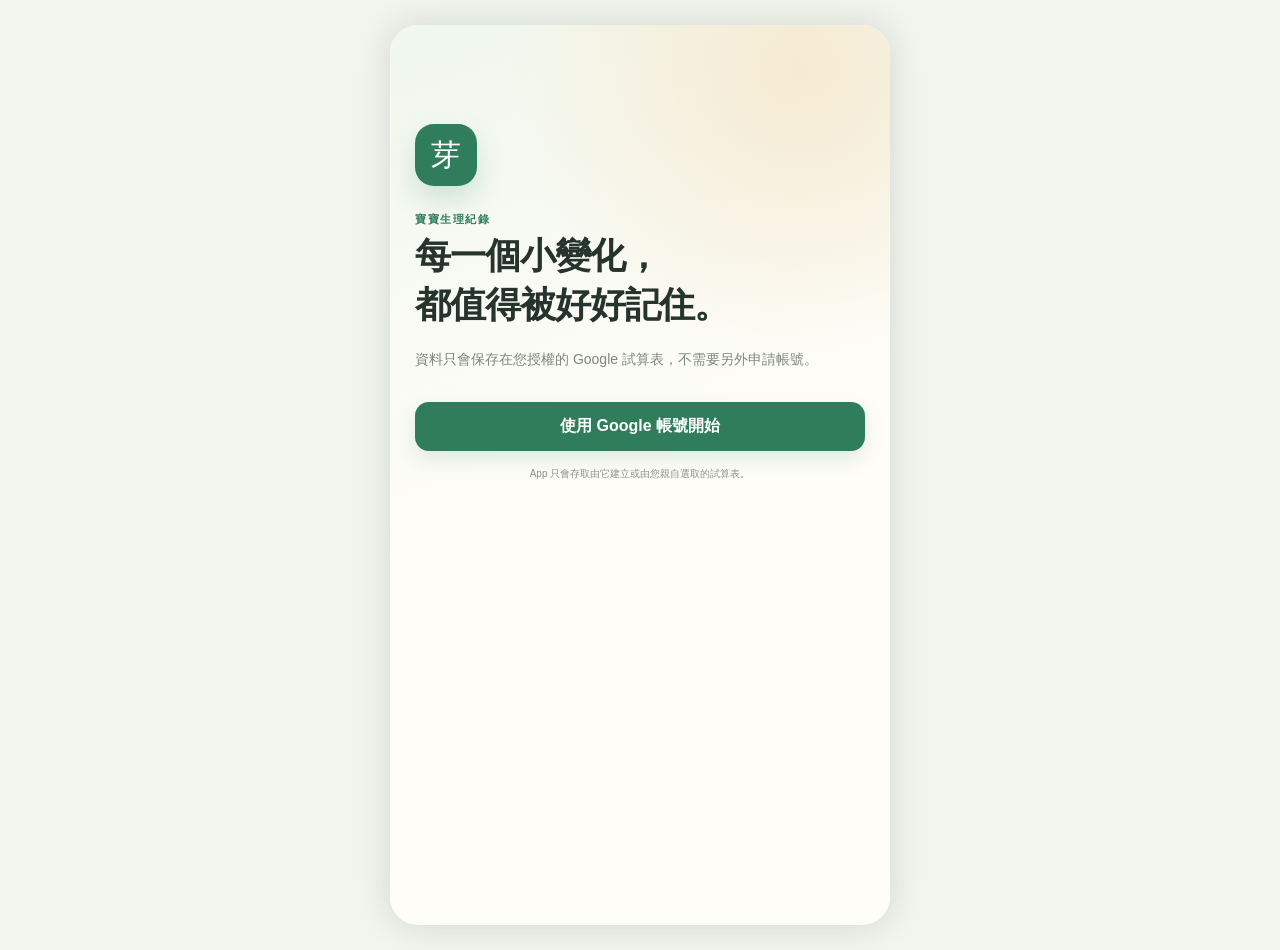
==== commit 92d92e51: "Fix preview v13 index replacement" ====
--- a/preview/index.html
+++ b/preview/index.html
@@ -100,105 +100,3 @@
   <div id="toast" class="toast"></div>
 </body>
 </html>
-<!doctype html>
-<html lang="zh-Hant">
-<head>
-  <meta charset="UTF-8">
-  <meta name="viewport" content="width=device-width,initial-scale=1,viewport-fit=cover">
-  <meta name="theme-color" content="#2f7d5a">
-  <meta name="description" content="喝奶、排泄、睡眠與健康紀錄，資料保存在自己的 Google 試算表。">
-  <meta name="apple-mobile-web-app-capable" content="yes">
-  <meta name="apple-mobile-web-app-status-bar-style" content="default">
-  <meta name="apple-mobile-web-app-title" content="寶寶紀錄">
-  <title>寶寶生理紀錄</title>
-  <link rel="manifest" href="./manifest.webmanifest">
-  <link rel="apple-touch-icon" href="../app-icon-192.png">
-  <link rel="stylesheet" href="./style.css">
-  <link rel="stylesheet" href="./preview-v2.css?v=12">
-  <script src="https://accounts.google.com/gsi/client" async defer></script>
-  <script src="https://apis.google.com/js/api.js" async defer></script>
-  <script src="./app-v4.js?v=12" defer></script>
-  <script src="./preview-dashboard-patch.js?v=12" defer></script>
-</head>
-<body>
-  <main class="app-shell">
-    <section id="welcome" class="welcome">
-      <div class="brand">芽</div>
-      <p class="eyebrow">寶寶生理紀錄</p>
-      <h1>每一個小變化，<br>都值得被好好記住。</h1>
-      <p class="lead">資料只會保存在您授權的 Google 試算表，不需要另外申請帳號。</p>
-      <button id="googleLogin" class="primary">使用 Google 帳號開始</button>
-      <p class="privacy-note">App 只會存取由它建立或由您親自選取的試算表。</p>
-    </section>
-
-    <section id="databaseSetup" class="setup" hidden>
-      <button class="back-link" id="setupSignOut">← 更換 Google 帳號</button>
-      <p class="eyebrow">第一次設定</p>
-      <h1>要從哪裡開始？</h1>
-      <p class="lead" id="accountLabel"></p>
-      <button id="createChoice" class="choice-card"><span>＋</span><div><strong>建立新的寶寶資料庫</strong><small>自動在您的 Google Drive 建立試算表</small></div></button>
-      <button id="joinChoice" class="choice-card"><span>♡</span><div><strong>加入家人的資料庫</strong><small>選擇家人已分享給您的試算表</small></div></button>
-      <div id="existingSection" hidden><h2>或選擇之前使用的資料庫</h2><div id="databaseList"></div></div>
-    </section>
-
-    <section id="app" hidden>
-      <header class="topbar"><div><p class="eyebrow">寶寶生理紀錄</p><h1 id="greeting">您好，寶寶</h1></div><button id="profileButton" class="avatar">寶</button></header>
-      <div class="connection"><span id="connectionDot"></span><span id="connectionText">Google Sheets 已同步</span><button id="reconnect" hidden>重新連接</button></div>
-
-      <section id="homeScreen" class="screen active">
-        <section class="summary-card"><div class="summary-head"><strong id="todayLabel">—</strong><b id="recordCount">0 筆紀錄</b></div></section>
-        <section id="sleepCard" class="sleep-card"><span class="sleep-icon">☾</span><div><small id="sleepStatus">目前醒著</small><strong id="sleepTimer">00:00:00</strong><p id="sleepHint">點一下開始計時</p></div><button id="sleepButton">開始睡覺</button></section>
-        <div class="section-title"><div><small>今天</small><h2>今日摘要</h2></div></div>
-        <section class="today-grid">
-          <article class="milk-total-card"><span class="peach">◒</span><small>喝奶總量</small><strong id="milkTotal">0 cc</strong><em class="milk-breakdown">母奶 <b id="breastTotal">0 cc</b><i>・</i>配方奶 <b id="formulaTotal">0 cc</b></em></article>
-          <article><span class="mint">↗</span><small>體重</small><strong id="weightValue">尚無紀錄</strong></article>
-          <article><span class="sage">◎</span><small>今日最低建議奶量</small><strong id="milkTarget">尚無體重紀錄</strong></article>
-          <article><span class="lavender">☾</span><small>總睡眠</small><strong id="todaySleepTotal">0 小時</strong></article>
-          <article><span class="lavender">↔</span><small>最長連續</small><strong id="longestSleep">0 小時</strong></article>
-          <article><span class="yellow">☀</span><small>白天 05–17</small><strong id="daySleep">0 小時</strong></article>
-          <article><span class="blue">☽</span><small>晚上 17–07</small><strong id="nightSleep">0 小時</strong></article>
-          <article><span class="blue">◜</span><small>小便</small><strong id="peeCount">0 次</strong><em id="peeGoal">目標 6 包量多</em></article>
-          <article><span class="gold">♨</span><small>大便</small><strong id="poopCount">0 次</strong></article>
-        </section>
-        <div class="section-title recent"><div><small>今日動態</small><h2>最近紀錄</h2></div><button id="showAll" class="text-button">查看全部</button></div>
-        <div id="recentRecords" class="records"></div>
-      </section>
-
-      <section id="historyScreen" class="screen"><div class="page-heading"><p class="eyebrow">完整紀錄</p><h2>寶寶的每日足跡</h2><small>依照時間排列，回診時也能快速查看。</small></div><div id="filters" class="filters"></div><div id="historyRecords"></div></section>
-
-      <section id="statsScreen" class="screen">
-        <div class="page-heading"><p class="eyebrow">統計數據</p><h2>看見每天的變化</h2><small>數據直接取自目前連接的 Google 試算表。</small></div>
-        <section class="stats-section">
-          <div class="stats-heading"><div><span class="peach">◒</span><div><small>餵奶</small><h3>每日奶量</h3></div></div><div class="period-switch" id="feedingPeriod"><button data-days="7" class="active">7天</button><button data-days="30">30天</button><button data-days="custom">自訂</button></div></div>
-          <div id="feedingCustom" class="custom-range" hidden><label>開始<input id="feedingStart" type="date"></label><label>結束<input id="feedingEnd" type="date"></label><button id="applyFeedingRange">套用</button></div>
-          <div class="metric-row"><div><small>7 天平均</small><strong id="milkAvg7">0 cc</strong></div><div><small>30 天平均</small><strong id="milkAvg30">0 cc</strong></div></div>
-          <div id="feedingChart" class="bar-chart" aria-label="每日餵奶量長條圖"></div>
-          <div class="chart-legend"><span><i class="breast-dot"></i>母奶</span><span><i class="formula-dot"></i>配方奶</span></div>
-        </section>
-        <section class="stats-section">
-          <div class="stats-heading"><div><span class="lavender">☾</span><div><small>睡眠</small><h3>睡眠趨勢</h3></div></div></div>
-          <div class="metric-row"><div><small>7 天平均每日</small><strong id="sleepAvg">0 小時</strong></div><div><small>今日總睡眠</small><strong id="sleepTodayStat">0 小時</strong></div></div>
-          <h4>近 7 天每日總睡眠</h4><div id="sleepChart" class="bar-chart sleep-bars" aria-label="每日總睡眠長條圖"></div>
-          <h4>近 7 天・24 小時睡眠分布</h4><div id="sleepDistribution" class="sleep-distribution"></div><div class="distribution-axis"><span>0</span><span>6</span><span>12</span><span>18</span><span>24時</span></div>
-        </section>
-      </section>
-
-      <section id="settingsScreen" class="screen">
-        <div class="page-heading"><p class="eyebrow">家庭設定</p><h2 id="databaseTitle">寶寶資料庫</h2><small>邀請家人後，大家會共同更新同一份試算表。</small></div>
-        <label class="field"><span>家人的 Gmail</span><input id="familyEmail" type="email" placeholder="name@gmail.com"></label>
-        <button id="inviteFamily" class="primary">邀請家人共同編輯</button>
-        <div class="settings-card"><strong>資料庫管理</strong><button id="openSheet">在 Google Sheets 開啟</button><button id="switchDatabase">切換／加入其他資料庫</button><button id="signOut" class="danger">登出 Google</button></div>
-        <div class="install-guide"><strong>安裝到 iPhone 主畫面</strong><p>用 Safari 開啟網站 → 分享 → 加入主畫面。</p></div>
-      </section>
-
-      <nav class="bottom-nav"><button data-tab="home" class="active"><span>⌂</span>首頁</button><button data-tab="history"><span>≣</span>紀錄</button><button id="quickAdd" class="quick-add" aria-label="新增紀錄">＋</button><button data-tab="stats"><span>▥</span>統計</button><button data-tab="settings"><span>⚙</span>設定</button></nav>
-    </section>
-  </main>
-
-  <div id="createModal" class="modal" hidden><section class="dialog"><button class="dialog-close" data-close="createModal">×</button><p class="eyebrow">建立資料庫</p><h2>寶寶怎麼稱呼？</h2><label class="field"><span>寶寶稱呼</span><input id="newBabyName" placeholder="例如：小芽"></label><button id="createDatabase" class="primary">建立並開始使用</button></section></div>
-  <div id="quickModal" class="modal sheet-modal" hidden><section class="quick-sheet"><div class="handle"></div><header><div><p class="eyebrow">新增紀錄</p><h2>寶寶現在怎麼了？</h2></div><button data-close="quickModal">完成</button></header><div id="quickActionGrid" class="quick-action-grid"></div></section></div>
-  <div id="recordModal" class="modal sheet-modal" hidden><section class="record-sheet"><div class="handle"></div><header><button data-close="recordModal">取消</button><h2 id="recordTitle">新增紀錄</h2><button id="saveRecordTop">儲存</button></header><div class="date-row"><label>日期<input id="recordDate" type="date"></label><label>時間<input id="recordTime" type="time"></label></div><div id="recordFields"></div><label class="field"><span>備註（選填）</span><input id="recordNote" placeholder="例如：今天喝奶速度較慢"></label><button id="saveRecord" class="primary">儲存這筆紀錄</button></section></div>
-  <div id="busy" class="busy" hidden><span></span><p>正在準備您的資料…</p></div>
-  <div id="toast" class="toast"></div>
-</body>
-</html>
--- a/preview/preview-v2.css
+++ b/preview/preview-v2.css
@@ -1,3 +1,94 @@
+.today-grid { display: grid; grid-template-columns: repeat(2, 1fr); gap: 9px; }
+.today-grid article {
+  display: grid;
+  grid-template-columns: 39px 1fr;
+  align-items: center;
+  min-height: 70px;
+  padding: 11px;
+  border: 1px solid #e9ece6;
+  border-radius: 16px;
+  background: #fff;
+}
+.today-grid article > span {
+  display: grid;
+  grid-row: 1 / 4;
+  place-items: center;
+  width: 34px;
+  height: 34px;
+  border-radius: 11px;
+  font-size: 17px;
+}
+.today-grid small { color: var(--muted); font-size: 9px; }
+.today-grid strong { font-size: 13px; }
+.today-grid em { color: #7c8b81; font-size: 8px; font-style: normal; }
+.today-grid .milk-total-card { grid-column: 1 / -1; }
+.milk-breakdown { display: flex; align-items: center; gap: 4px; }
+.milk-breakdown b { color: #695f58; font-size: 9px; }
+.milk-breakdown i { color: #c5bcb4; font-style: normal; }
+.quick-sheet {
+  width: min(100%, 500px);
+  padding: 8px 18px max(30px, env(safe-area-inset-bottom));
+  border-radius: 27px 27px 0 0;
+  background: var(--paper);
+}
+.quick-sheet header { display: flex; align-items: center; justify-content: space-between; padding: 8px 2px 15px; }
+.quick-sheet h2 { margin: 0; font: 700 21px Georgia, "Noto Serif TC", serif; }
+.quick-sheet header button { border: 0; background: none; color: var(--green); font-size: 11px; font-weight: 800; }
+.quick-action-grid { display: grid; grid-template-columns: repeat(4, 1fr); gap: 8px; padding-bottom: 8px; }
+.choice-row .visual-choice { display: grid; grid-template-rows: 30px auto; place-items: center; gap: 5px; min-width: 76px; min-height: 62px; padding: 7px 8px; }
+.choice-swatch { display: block; width: 27px; height: 27px; border: 1px solid #d9ded8; border-radius: 50%; box-shadow: inset 0 0 0 2px #ffffff66; }
+.choice-icon { display: grid; place-items: center; min-width: 31px; height: 28px; color: #7a6859; font-size: 18px; font-weight: 800; line-height: 1; }
+.choice-label { white-space: nowrap; }
+.choice-row .visual-choice.selected .choice-swatch { outline: 2px solid var(--green); outline-offset: 2px; }
+.choice-row .visual-choice.selected .choice-icon { color: var(--green); }
+.choice-row.wrap-choices { flex-wrap: wrap; overflow: visible; }
+.choice-row.wrap-choices .visual-choice { flex: 1 0 calc(33.333% - 7px); min-width: 0; }
+.choice-row.equal-choices { align-items: stretch; overflow: hidden; }
+.choice-row.equal-choices .visual-choice { flex: 1 1 0; min-width: 0; min-height: 66px; padding: 7px 2px; }
+.choice-row.equal-choices .choice-label { font-size: 9px; }
+.choice-row.color-choices { display: grid; grid-template-columns: repeat(3, minmax(0, 1fr)); align-items: stretch; overflow: visible; }
+.choice-row.color-choices.equal-choices { grid-template-columns: repeat(5, minmax(0, 1fr)); }
+.choice-row.color-choices .visual-choice { width: 100%; min-width: 0; min-height: 68px; padding: 7px 3px; }
+.choice-row.color-choices .choice-label { white-space: normal; text-align: center; font-size: 9px; line-height: 1.25; }
+.sleep-end-row { padding-top: 0; padding-bottom: 19px; border-bottom: 1px solid #e7eae4; }
+.stats-section { margin-bottom: 18px; padding: 15px; border: 1px solid #e8ece5; border-radius: 19px; background: #fff; }
+.stats-heading, .stats-heading > div { display: flex; align-items: center; justify-content: space-between; gap: 10px; }
+.stats-heading > div > span { display: grid; place-items: center; width: 38px; height: 38px; border-radius: 12px; }
+.stats-heading small { color: var(--muted); font-size: 9px; }
+.stats-heading h3 { margin: 1px 0 0; font: 700 17px Georgia, "Noto Serif TC", serif; }
+.stats-section h4 { margin: 18px 0 8px; font-size: 10px; }
+.period-switch { display: flex; padding: 3px; border-radius: 10px; background: #f1f3ef; }
+.period-switch button { padding: 6px 8px; border: 0; border-radius: 8px; background: none; color: #7d877f; font-size: 9px; }
+.period-switch button.active { background: #fff; color: var(--green); box-shadow: 0 2px 8px #34473915; }
+.custom-range { display: grid; grid-template-columns: 1fr 1fr auto; gap: 7px; align-items: end; margin-top: 12px; }
+.custom-range[hidden] { display: none; }
+.custom-range label { color: var(--muted); font-size: 8px; }
+.custom-range input { display: block; width: 100%; margin-top: 4px; padding: 7px 5px; border: 1px solid #e0e5de; border-radius: 8px; background: #fff; font-size: 9px; }
+.custom-range button { height: 32px; padding: 0 9px; border: 0; border-radius: 8px; background: var(--green); color: #fff; font-size: 9px; }
+.metric-row { display: grid; grid-template-columns: 1fr 1fr; gap: 8px; margin: 13px 0; }
+.metric-row > div { display: grid; gap: 4px; padding: 10px 12px; border-radius: 12px; background: #f6f7f3; }
+.metric-row small { color: var(--muted); font-size: 8px; }
+.metric-row strong { font-size: 14px; }
+.bar-chart { display: flex; align-items: end; gap: 5px; height: 132px; overflow-x: auto; padding: 10px 3px 0; border-bottom: 1px solid #e4e8e1; }
+.bar-chart.show-values { height: 150px; }
+.bar-chart.wide { justify-content: flex-start; }
+.chart-column { display: flex; flex: 1 0 24px; flex-direction: column; justify-content: end; align-items: stretch; height: 100%; min-width: 24px; }
+.bar-stack, .single-bar { display: flex; flex-direction: column; justify-content: end; overflow: hidden; width: 70%; min-height: 2px; margin: auto; border-radius: 7px 7px 2px 2px; background: #edf0eb; }
+.bar-stack i { display: block; width: 100%; min-height: 0; }
+.bar-breast { background: #d67c59; }
+.bar-formula { background: #efb784; }
+.chart-column small { height: 20px; padding-top: 5px; color: #8b938d; text-align: center; font-size: 7px; }
+.chart-column .bar-value { flex: 0 0 16px; color: #765f52; text-align: center; font-size: 7px; line-height: 16px; white-space: nowrap; }
+.single-bar.sleep { background: linear-gradient(#9b8bc7, #7465a6); }
+.sleep-bars { height: 150px; }
+.sleep-bars .bar-value { color: #7465a6; }
+.chart-legend { display: flex; justify-content: center; gap: 18px; padding-top: 10px; color: var(--muted); font-size: 8px; }
+.chart-legend i { display: inline-block; width: 7px; height: 7px; margin-right: 4px; border-radius: 50%; }
+.breast-dot { background: #d67c59; }
+.formula-dot { background: #efb784; }
+.sleep-distribution { display: grid; grid-template-columns: repeat(24, 1fr); gap: 2px; height: 42px; }
+.sleep-distribution span { border-radius: 4px; background: rgba(118, 104, 174, calc(.08 + var(--sleep-ratio) * .92)); }
+.distribution-axis { display: flex; justify-content: space-between; margin-top: 5px; color: #959e96; font-size: 7px; }
 .today-grid { display: grid; grid-template-columns: repeat(2, 1fr); gap: 9px; }
 .today-grid article {
   display: grid;
